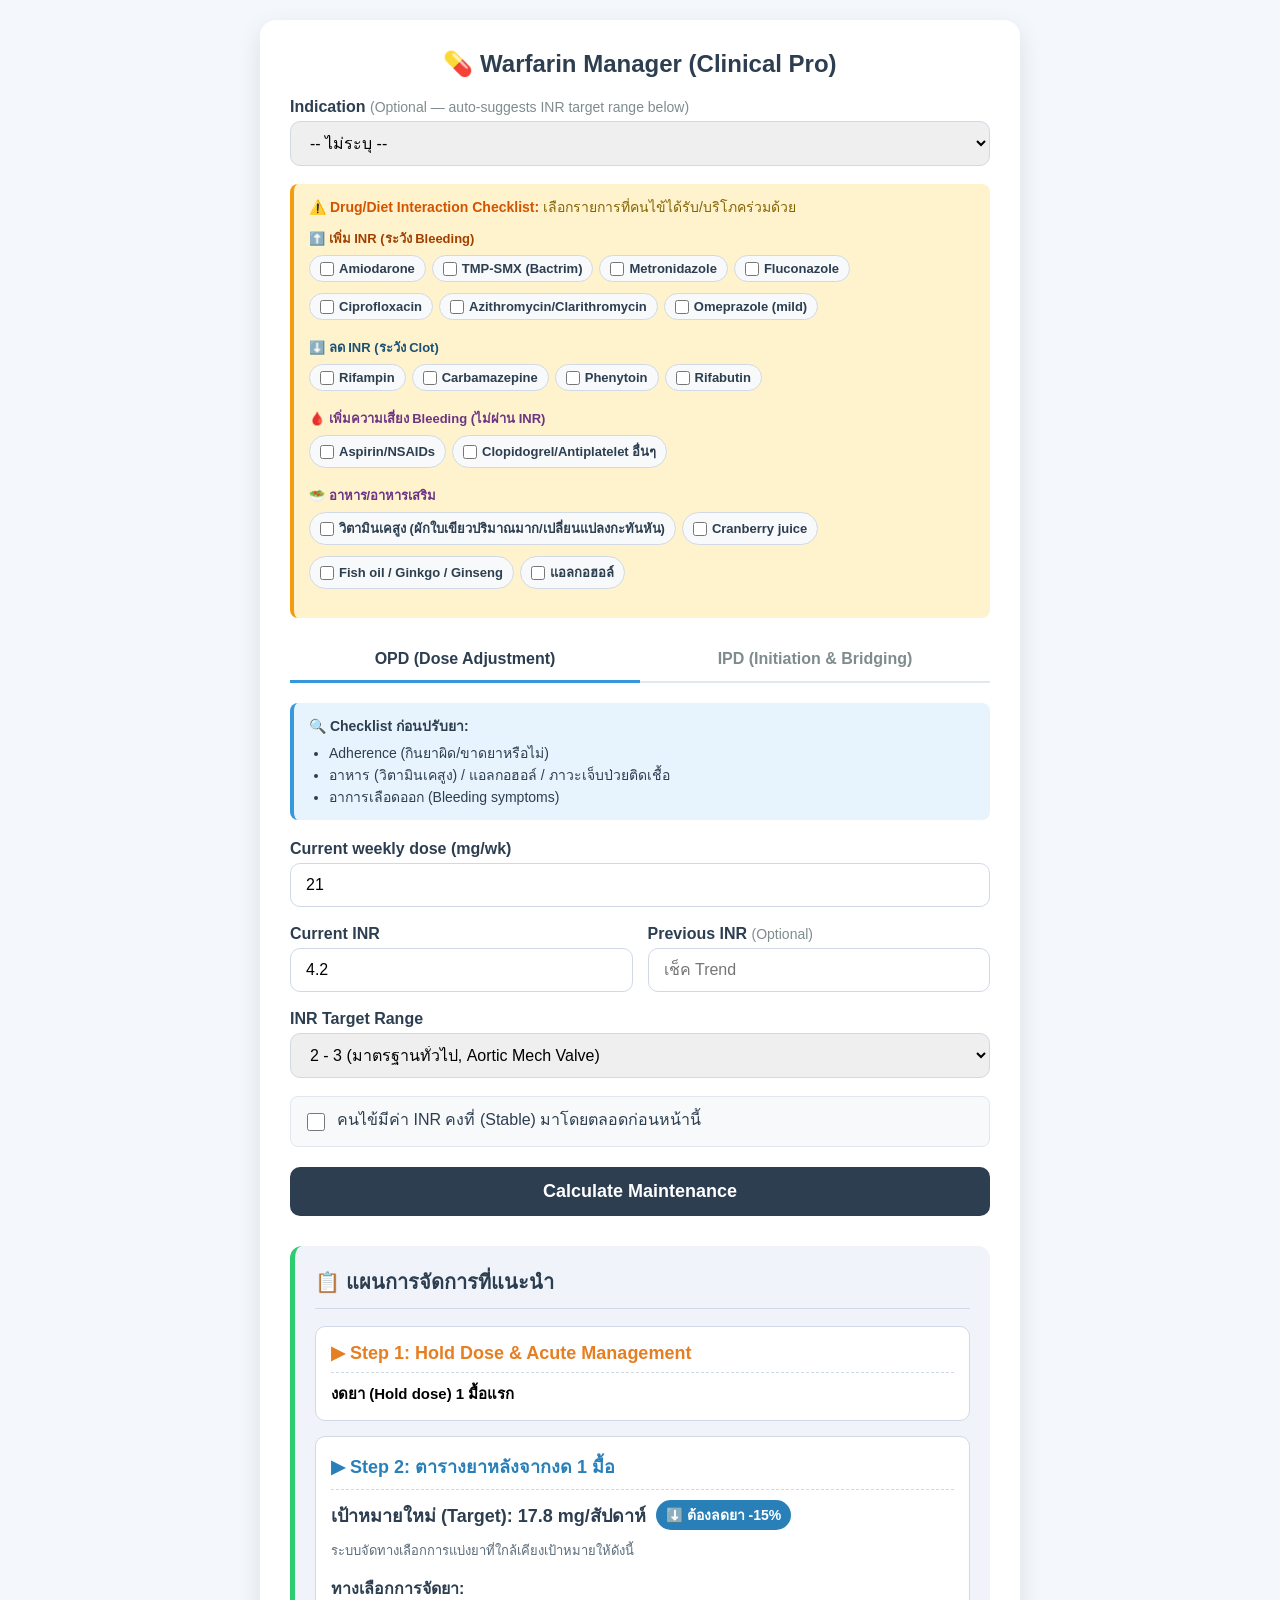
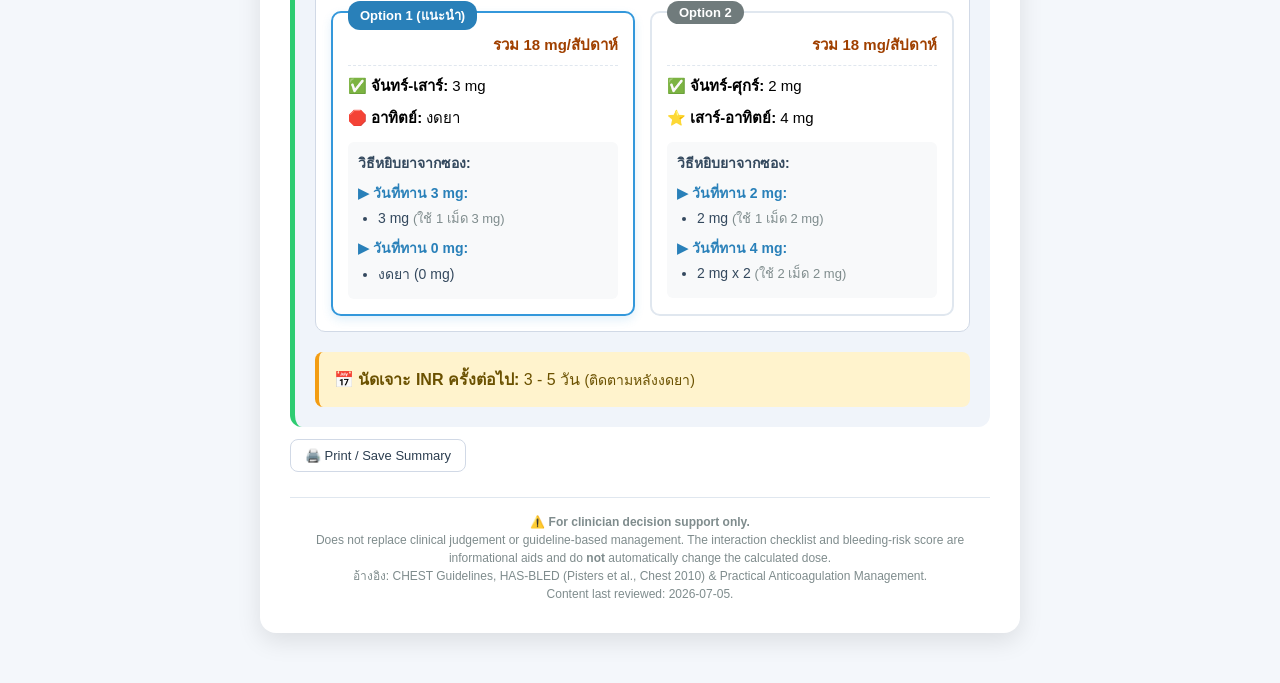
==== index.html @ 92368565 "Initial commit: Warfarin Manager clinical decision-support tool" ====
<!DOCTYPE html>
<html lang="th">
<head>
    <meta charset="UTF-8">
    <meta name="viewport" content="width=device-width, initial-scale=1.0">
    <title>Warfarin Manager (OPD/IPD)</title>
    <link rel="stylesheet" href="css/styles.css">
</head>
<body>
    <!--
        Version history (clinical governance / audit trail):
        v2.0 (2026-07-05) - Rebuilt from single-file version into modular structure.
                             Added: indication field (auto target-range suggestion), HAS-BLED
                             bleeding-risk calculator (replaces subjective Frail checkbox),
                             categorized interaction checklist, print stylesheet, accessibility
                             improvements, inline validation. Core OPD/IPD dosing math unchanged.
        v1.0              - Original single-file "Warfarin Manager (Clinical Pro)".
    -->
    <div class="container">
        <h1>💊 Warfarin Manager (Clinical Pro)</h1>

        <!-- Indication (shared across tabs) -->
        <div class="form-group">
            <label for="indicationSelect">Indication <span class="optional-label">(Optional — auto-suggests INR target range below)</span></label>
            <select id="indicationSelect">
                <option value="">-- ไม่ระบุ --</option>
                <option value="af">Atrial Fibrillation (non-valvular)</option>
                <option value="vte">VTE (DVT/PE)</option>
                <option value="valve_aortic">Mechanical Valve - Aortic</option>
                <option value="valve_mitral">Mechanical Valve - Mitral</option>
                <option value="aps">Antiphospholipid Syndrome (APS)</option>
            </select>
            <div id="indicationNote" class="calc-note" style="margin-top:6px;"></div>
        </div>

        <!-- Drug & Diet Interaction Checklist -->
        <div class="drug-alert">
            <strong>⚠️ Drug/Diet Interaction Checklist:</strong> เลือกรายการที่คนไข้ได้รับ/บริโภคร่วมด้วย
            <div id="interactionChecklist" style="margin-top:10px;"></div>
            <div id="interactionAdvisory" class="interaction-advisory"></div>
        </div>

        <!-- Tab Navigation -->
        <div class="tabs" role="tablist">
            <button class="tab-button active" role="tab" aria-selected="true" aria-controls="opdTab" tabindex="0" onclick="switchTab('opd')">OPD (Dose Adjustment)</button>
            <button class="tab-button" role="tab" aria-selected="false" aria-controls="ipdTab" tabindex="-1" onclick="switchTab('ipd')">IPD (Initiation &amp; Bridging)</button>
        </div>

        <!-- ========================================== -->
        <!-- TAB 1: OPD (Maintenance / Dose Adjustment) -->
        <!-- ========================================== -->
        <div id="opdTab" class="tab-content active" role="tabpanel">
            <div class="clinical-checklist">
                <strong>🔍 Checklist ก่อนปรับยา:</strong>
                <ul>
                    <li>Adherence (กินยาผิด/ขาดยาหรือไม่)</li>
                    <li>อาหาร (วิตามินเคสูง) / แอลกอฮอล์ / ภาวะเจ็บป่วยติดเชื้อ</li>
                    <li>อาการเลือดออก (Bleeding symptoms)</li>
                </ul>
            </div>

            <div class="form-group">
                <label for="currentDose">Current weekly dose (mg/wk)</label>
                <input type="number" id="currentDose" min="1" max="105" step="0.1" value="21" aria-describedby="currentDoseError">
                <span id="currentDoseError" class="field-error" role="alert"></span>
            </div>

            <div style="display: flex; gap: 15px;">
                <div class="form-group" style="flex: 1;">
                    <label for="currentINR">Current INR</label>
                    <input type="number" id="currentINR" min="0.5" max="20" step="0.1" value="4.2" aria-describedby="currentINRError">
                    <span id="currentINRError" class="field-error" role="alert"></span>
                </div>
                <div class="form-group" style="flex: 1;">
                    <label for="prevInrOpd">Previous INR <span class="optional-label">(Optional)</span></label>
                    <input type="number" id="prevInrOpd" min="0.5" max="20" step="0.1" placeholder="เช็ค Trend">
                </div>
            </div>

            <div class="form-group">
                <label for="targetRange">INR Target Range</label>
                <select id="targetRange">
                    <option value="2-3" selected>2 - 3 (มาตรฐานทั่วไป, Aortic Mech Valve)</option>
                    <option value="2.5-3.5">2.5 - 3.5 (Mitral Mech Valve, APS บางกรณี)</option>
                </select>
            </div>

            <div class="form-group checkbox-group">
                <input type="checkbox" id="wasStable">
                <label for="wasStable">คนไข้มีค่า INR คงที่ (Stable) มาโดยตลอดก่อนหน้านี้</label>
            </div>

            <button class="primary-btn" onclick="calculateOPD()">Calculate Maintenance</button>

            <div id="opdOutput" class="output" style="display: none;" aria-live="polite">
                <h2>📋 แผนการจัดการที่แนะนำ</h2>
                <div id="emergencyAlert" class="emergency-alert" style="display: none;"></div>
                <div id="trendAlert" class="trend-alert" style="display: none;"></div>
                <div id="stableAlert" class="stable-alert" style="display: none;"></div>

                <div id="holdStep" class="step-box" style="display: none;">
                    <div class="step-header">▶ Step 1: Hold Dose &amp; Acute Management</div>
                    <div id="holdInstructions" style="font-size: 15px; line-height: 1.5;"></div>
                </div>

                <div id="maintenanceStep" class="step-box">
                    <div id="maintenanceHeader" class="step-header maintenance">▶ Step 2: New Maintenance Regimen</div>
                    <div class="target-dose" id="weeklyDoseDisplay"></div>
                    <div class="calc-note" id="calcNoteDisplay"></div>

                    <div style="margin:15px 0 10px 0; font-weight:600; color:#2c3e50;" id="optionsTitle">ทางเลือกการจัดยา:</div>
                    <div id="regimenDisplay" class="options-grid"></div>
                </div>
                <div id="followupBox" class="followup-box"></div>
            </div>
        </div>

        <!-- ========================================== -->
        <!-- TAB 2: IPD (Warfarin Initiation & Bridging)-->
        <!-- ========================================== -->
        <div id="ipdTab" class="tab-content" role="tabpanel">
            <div class="clinical-checklist" style="background: #fdf2e9; border-left-color: #e67e22;">
                <strong>⚠️ Note on Early Hypercoagulability:</strong>
                <ul>
                    <li>Warfarin ในช่วงแรกจะลด Protein C/S ก่อน Factor II, IX, X</li>
                    <li><strong>อาจทำให้ลิ่มเลือดอุดตันเพิ่มขึ้นในระยะสั้น</strong> ต้องทำ LMWH Bridging ใน High-risk thrombosis</li>
                </ul>
            </div>

            <div class="collapsible">
                <button type="button" class="collapsible-toggle" aria-expanded="false" aria-controls="hasBledBody" onclick="toggleCollapsible(this)">
                    <span>📊 HAS-BLED Bleeding Risk Calculator</span>
                    <span class="collapsible-chevron">▾</span>
                </button>
                <div id="hasBledBody" class="collapsible-body">
                    <div id="hasBledChecklist"></div>
                    <div id="hasBledScoreDisplay" class="risk-score-display low">HAS-BLED score: 0</div>
                </div>
            </div>

            <div class="form-group checkbox-group">
                <input type="checkbox" id="ipdBridging">
                <label for="ipdBridging">
                    <strong>Need LMWH Bridging:</strong><br>
                    Acute VTE, Mechanical Valve, หรือ High-risk AF
                </label>
            </div>

            <div class="form-group">
                <label for="ipdTargetRange">INR Target Range (เป้าหมาย)</label>
                <select id="ipdTargetRange">
                    <option value="2-3" selected>2 - 3 (มาตรฐานทั่วไป, Aortic Mech Valve)</option>
                    <option value="2.5-3.5">2.5 - 3.5 (Mitral Mech Valve, APS)</option>
                </select>
            </div>

            <div class="form-group">
                <label for="ipdDay">Day of Therapy (วันที่รับยา Warfarin)</label>
                <select id="ipdDay">
                    <option value="1">Day 1 - 2 (เริ่มโหลด/ให้ยาเบื้องต้น)</option>
                    <option value="3">Day 3 (เริ่มประเมินผล)</option>
                    <option value="4">Day 4</option>
                    <option value="5">Day 5+</option>
                </select>
            </div>

            <div style="display: flex; gap: 15px;" id="ipdInrGroup">
                <div class="form-group" style="flex: 1;">
                    <label for="ipdINR">Today's INR</label>
                    <input type="number" id="ipdINR" min="0.5" max="20" step="0.1" value="1.2" aria-describedby="ipdINRError">
                    <span id="ipdINRError" class="field-error" role="alert"></span>
                </div>
                <div class="form-group" style="flex: 1;">
                    <label for="ipdPrevINR">Yesterday INR <span class="optional-label">(Optional)</span></label>
                    <input type="number" id="ipdPrevINR" min="0.5" max="20" step="0.1" placeholder="เช็ค Trend">
                </div>
            </div>

            <button class="primary-btn" onclick="calculateIPD()">Generate Protocol</button>

            <div id="ipdOutput" class="output" style="display: none;" aria-live="polite">
                <h2>🏥 IPD Initiation Protocol</h2>

                <div id="ipdTrendAlert" class="trend-alert" style="display:none;"></div>

                <div id="bridgingAlert" class="bridging-rule" style="display:none;">
                    <strong>💉 LMWH Bridging Golden Rule:</strong>
                    <ul>
                        <li><strong>Dose:</strong> Enoxaparin 1 mg/kg BID หรือ 1.5 mg/kg daily</li>
                        <li><strong>ห้ามหยุด LMWH</strong> จนกว่าจะเข้าเงื่อนไข <u>ทั้ง 2 ข้อ</u>:</li>
                        <li>1) ได้รับ LMWH <strong>ขั้นต่ำ 5 วัน</strong></li>
                        <li>2) ค่า INR ≥ Target <strong>อย่างน้อย 24 ชั่วโมง</strong></li>
                    </ul>
                </div>

                <div class="step-box">
                    <div class="step-header">▶ ขนาดยาที่แนะนำ (Today's Dose)</div>
                    <div id="ipdDoseText" class="dose-highlight"></div>
                    <div id="ipdDoseNote" style="font-size: 15px; color: #5a6b7a;"></div>
                </div>

                <div class="followup-box" style="margin-top: 15px; background: #eafaf1; border-color: #2ecc71; color: #27ae60;">
                    📅 <strong>Monitoring:</strong> INR should be checked daily during initiation until stable.
                </div>
            </div>
        </div>

        <button type="button" id="printBtn" class="print-btn">🖨️ Print / Save Summary</button>

        <div class="footer-note">
            ⚠️ <strong>For clinician decision support only.</strong><br>
            Does not replace clinical judgement or guideline-based management. The interaction checklist and bleeding-risk score are informational aids and do <strong>not</strong> automatically change the calculated dose.<br>
            อ้างอิง: CHEST Guidelines, HAS-BLED (Pisters et al., Chest 2010) &amp; Practical Anticoagulation Management.<br>
            Content last reviewed: 2026-07-05.
        </div>
    </div>

    <!-- Load order matters: shared logic modules first, then DOM-wiring modules, then app.js -->
    <script src="js/tabletOptimizer.js"></script>
    <script src="js/bleedingRisk.js"></script>
    <script src="js/interactions.js"></script>
    <script src="js/opd.js"></script>
    <script src="js/ipd.js"></script>
    <script src="js/ui.js"></script>
    <script src="js/app.js"></script>
</body>
</html>
---- css/styles.css ----
body {
    font-family: 'Segoe UI', Tahoma, Geneva, Verdana, sans-serif;
    background: #f4f7fb;
    margin: 0;
    padding: 20px;
    display: flex;
    justify-content: center;
    align-items: flex-start;
    min-height: 100vh;
}
.container {
    max-width: 700px;
    width: 100%;
    background: white;
    border-radius: 16px;
    box-shadow: 0 8px 25px rgba(0,0,0,0.1);
    padding: 30px;
    margin-bottom: 30px;
}
h1 { margin-top: 0; color: #2c3e50; font-size: 24px; text-align: center; margin-bottom: 20px;}

/* Interaction Alert */
.drug-alert {
    background: #fff3cd; border-left: 4px solid #f39c12; padding: 12px 15px;
    border-radius: 8px; margin-bottom: 20px; font-size: 14px; color: #856404;
}
.drug-alert strong { color: #d35400; }
.drug-alert ul { margin: 5px 0 0; padding-left: 20px; }
.drug-alert li { margin-bottom: 3px; }

/* Tabs Styling */
.tabs { display: flex; border-bottom: 2px solid #e0e7ef; margin-bottom: 20px; }
.tab-button {
    flex: 1; padding: 12px 15px; background: none; border: none;
    font-size: 16px; font-weight: bold; color: #7f8c8d; cursor: pointer;
    transition: all 0.3s; border-bottom: 3px solid transparent; margin-bottom: -2px;
}
.tab-button:hover { color: #3498db; }
.tab-button.active { color: #2c3e50; border-bottom-color: #3498db; }
.tab-content { display: none; }
.tab-content.active { display: block; animation: fadeIn 0.4s ease-in-out; }
@keyframes fadeIn { from { opacity: 0; transform: translateY(5px); } to { opacity: 1; transform: translateY(0); } }

/* General Forms */
.form-group { margin-bottom: 18px; }
label { display: block; font-weight: 600; color: #2c3e50; margin-bottom: 5px; }
input[type="number"], select {
    width: 100%; padding: 12px 15px; border: 1px solid #d1d9e6;
    border-radius: 10px; font-size: 16px; box-sizing: border-box; transition: border 0.2s;
}
input:focus, select:focus { border-color: #3498db; outline: none; box-shadow: 0 0 0 3px rgba(52,152,219,0.2); }
.optional-label { color: #7f8c8d; font-size: 14px; font-weight: normal; }

.checkbox-group {
    display: flex; align-items: flex-start; background: #f8f9fa;
    padding: 12px; border-radius: 8px; border: 1px solid #e0e7ef; margin-bottom: 10px;
}
.checkbox-group input { margin-right: 12px; margin-top: 4px; width: 18px; height: 18px; flex-shrink: 0;}
.checkbox-group label { margin-bottom: 0; font-weight: normal; cursor: pointer; line-height: 1.4; }

button.primary-btn {
    background: #2c3e50; color: white; border: none; padding: 14px 20px;
    font-size: 18px; font-weight: 600; border-radius: 10px; width: 100%;
    cursor: pointer; transition: background 0.2s; margin-top: 10px;
}
button.primary-btn:hover { background: #1a252f; }

/* Alerts & Outputs */
.output { margin-top: 30px; background: #f0f4fa; border-radius: 12px; padding: 20px; border-left: 5px solid #2ecc71; }
.output h2 { margin-top: 0; color: #2c3e50; font-size: 20px; border-bottom: 1px solid #d1d9e6; padding-bottom: 10px;}

.clinical-checklist { background: #e8f4fd; border-left: 4px solid #3498db; padding: 12px 15px; border-radius: 8px; margin-bottom: 20px; font-size: 14px; color: #2c3e50; }
.clinical-checklist ul { margin: 5px 0 0; padding-left: 20px; }

.step-box { background: white; border: 1px solid #d1d9e6; padding: 15px; border-radius: 10px; margin-bottom: 15px; }
.step-header { font-size: 18px; font-weight: bold; color: #e67e22; margin-bottom: 10px; border-bottom: 1px dashed #d1d9e6; padding-bottom: 8px;}
.step-header.maintenance { color: #2980b9; }

.target-dose { font-size: 18px; font-weight: bold; color: #2c3e50; display: flex; align-items: center; gap: 10px; flex-wrap: wrap; margin-bottom: 10px;}
.calc-note { font-size: 13px; color: #5a6b7a; }

.badge { padding: 4px 10px; border-radius: 20px; font-size: 14px; font-weight: bold; color: white; }
.badge.increase { background-color: #c0392b; }
.badge.decrease { background-color: #2980b9; }
.badge.neutral { background-color: #707b7c; }

.emergency-alert { background: #fff0f0; border: 2px solid #e74c3c; padding: 15px; border-radius: 8px; margin-bottom: 20px; color: #c0392b; animation: pulse 2s infinite; }
.emergency-alert h3 { margin: 0 0 10px 0; color: #c0392b; display: flex; align-items: center; gap: 8px;}
.emergency-alert ul { margin: 0; padding-left: 20px; font-size: 15px;}
@keyframes pulse { 0% { box-shadow: 0 0 0 0 rgba(231, 76, 60, 0.4); } 70% { box-shadow: 0 0 0 10px rgba(231, 76, 60, 0); } 100% { box-shadow: 0 0 0 0 rgba(231, 76, 60, 0); } }

.stable-alert { background: #eafaf1; border-left: 4px solid #2ecc71; padding: 15px; border-radius: 8px; margin-bottom: 20px; color: #1e8449; font-size: 15px; }
.trend-alert { background: #fdf2e9; border-left: 4px solid #e67e22; padding: 15px; border-radius: 8px; margin-bottom: 20px; color: #a04000; font-size: 14px; line-height: 1.5;}
.followup-box { background: #fff3cd; border-left: 4px solid #f39c12; padding: 15px; border-radius: 8px; margin-top: 20px; font-size: 16px; color: #6b5100; font-weight: 500; }

/* IPD Specific */
.bridging-rule { background: #fdf2e9; border-left: 4px solid #e67e22; padding: 15px; border-radius: 8px; margin-bottom: 15px; color: #a04000; font-weight: 500;}
.bridging-rule ul { margin: 5px 0 0; padding-left: 20px; font-weight: normal; font-size: 14px;}
.dose-highlight { font-size: 24px; font-weight: bold; color: #2980b9; margin: 10px 0; display: flex; align-items: center; gap: 10px;}

/* OPD Options Grid */
.options-grid { display: grid; grid-template-columns: 1fr; gap: 15px; }
@media (min-width: 600px) { .options-grid { grid-template-columns: 1fr 1fr; } }

.option-card { background: white; border: 2px solid #e0e7ef; border-radius: 10px; padding: 20px 15px 15px; position: relative; }
.option-card.primary { border-color: #3498db; box-shadow: 0 4px 10px rgba(52, 152, 219, 0.15); }
.option-badge { position: absolute; top: -12px; left: 15px; background: #2980b9; color: white; padding: 4px 12px; border-radius: 12px; font-size: 13px; font-weight: bold; }
.option-card:not(.primary) .option-badge { background: #707b7c; }
.option-total { text-align: right; color: #a04000; font-weight: bold; font-size: 15px; margin-bottom: 8px; padding-bottom: 8px; border-bottom: 1px dashed #e0e7ef; }

.regimen-detail p { margin: 8px 0; font-size: 15px; }
.tablet-hint { font-size: 14px; color: #34495e; margin-top: 12px; padding-top: 12px; background: #f8f9fa; border-radius: 6px; padding: 10px; }
.tablet-hint ul { margin: 5px 0 0 0; padding-left: 20px; }
.tablet-hint li { margin-bottom: 4px; }
.day-header { list-style-type: none; font-weight: bold; color: #2980b9; margin-left: -20px; margin-top: 8px; }

.footer-note { margin-top: 25px; font-size: 12px; color: #7f8c8d; text-align: center; line-height: 1.5; border-top: 1px solid #e0e7ef; padding-top: 15px;}

.print-btn {
    background: none; border: 1px solid #d1d9e6; color: #2c3e50; padding: 8px 14px;
    border-radius: 8px; font-size: 13px; cursor: pointer; margin-top: 12px;
}
.print-btn:hover { background: #f0f4fa; }

/* Field validation */
.field-error {
    color: #c0392b; font-size: 13px; margin-top: 6px; display: none;
}
.field-error.visible { display: block; }
input.invalid, select.invalid { border-color: #c0392b; box-shadow: 0 0 0 3px rgba(192,57,43,0.15); }

/* Collapsible section (bleeding risk calculator) */
.collapsible { border: 1px solid #e0e7ef; border-radius: 10px; margin-bottom: 15px; overflow: hidden; }
.collapsible-toggle {
    width: 100%; text-align: left; background: #f8f9fa; border: none; padding: 12px 15px;
    font-weight: 600; color: #2c3e50; cursor: pointer; display: flex; justify-content: space-between; align-items: center;
    font-size: 15px;
}
.collapsible-toggle:hover { background: #eef2f7; }
.collapsible-body { padding: 12px 15px; display: none; }
.collapsible-body.open { display: block; }
.collapsible-chevron { transition: transform 0.2s; }
.collapsible-toggle[aria-expanded="true"] .collapsible-chevron { transform: rotate(180deg); }

.risk-score-display { font-weight: bold; margin-top: 10px; padding: 10px; border-radius: 8px; background: #f0f4fa; }
.risk-score-display.high { background: #fff0f0; color: #c0392b; }
.risk-score-display.low { background: #eafaf1; color: #1e8449; }

/* Interaction checklist categories */
.interaction-category { margin-bottom: 12px; }
.interaction-category-title { font-weight: 600; font-size: 13px; margin-bottom: 6px; }
.interaction-category-title.up { color: #a04000; }
.interaction-category-title.down { color: #1a5276; }
.interaction-category-title.other { color: #6c3483; }
.interaction-chip-row { display: flex; flex-wrap: wrap; gap: 6px; }
.interaction-chip {
    display: inline-flex; align-items: center; gap: 5px; background: #f8f9fa; border: 1px solid #d1d9e6;
    border-radius: 20px; padding: 5px 10px; font-size: 13px; cursor: pointer; user-select: none;
}
.interaction-chip input { margin: 0; width: 14px; height: 14px; }
.interaction-chip.checked { background: #eaf2fb; border-color: #3498db; }
.interaction-advisory { display: none; margin-top: 12px; }
.interaction-advisory.visible { display: block; }

@media print {
    body { background: white; padding: 0; }
    .container { box-shadow: none; padding: 0; max-width: 100%; }
    .tabs, button.primary-btn, .collapsible-toggle, .interaction-chip input, .print-btn { display: none !important; }
    .collapsible-body { display: block !important; }
    .form-group input, .form-group select { border: none; padding: 2px 0; background: none; }
    .option-card { break-inside: avoid; }
    .step-box { break-inside: avoid; }
}
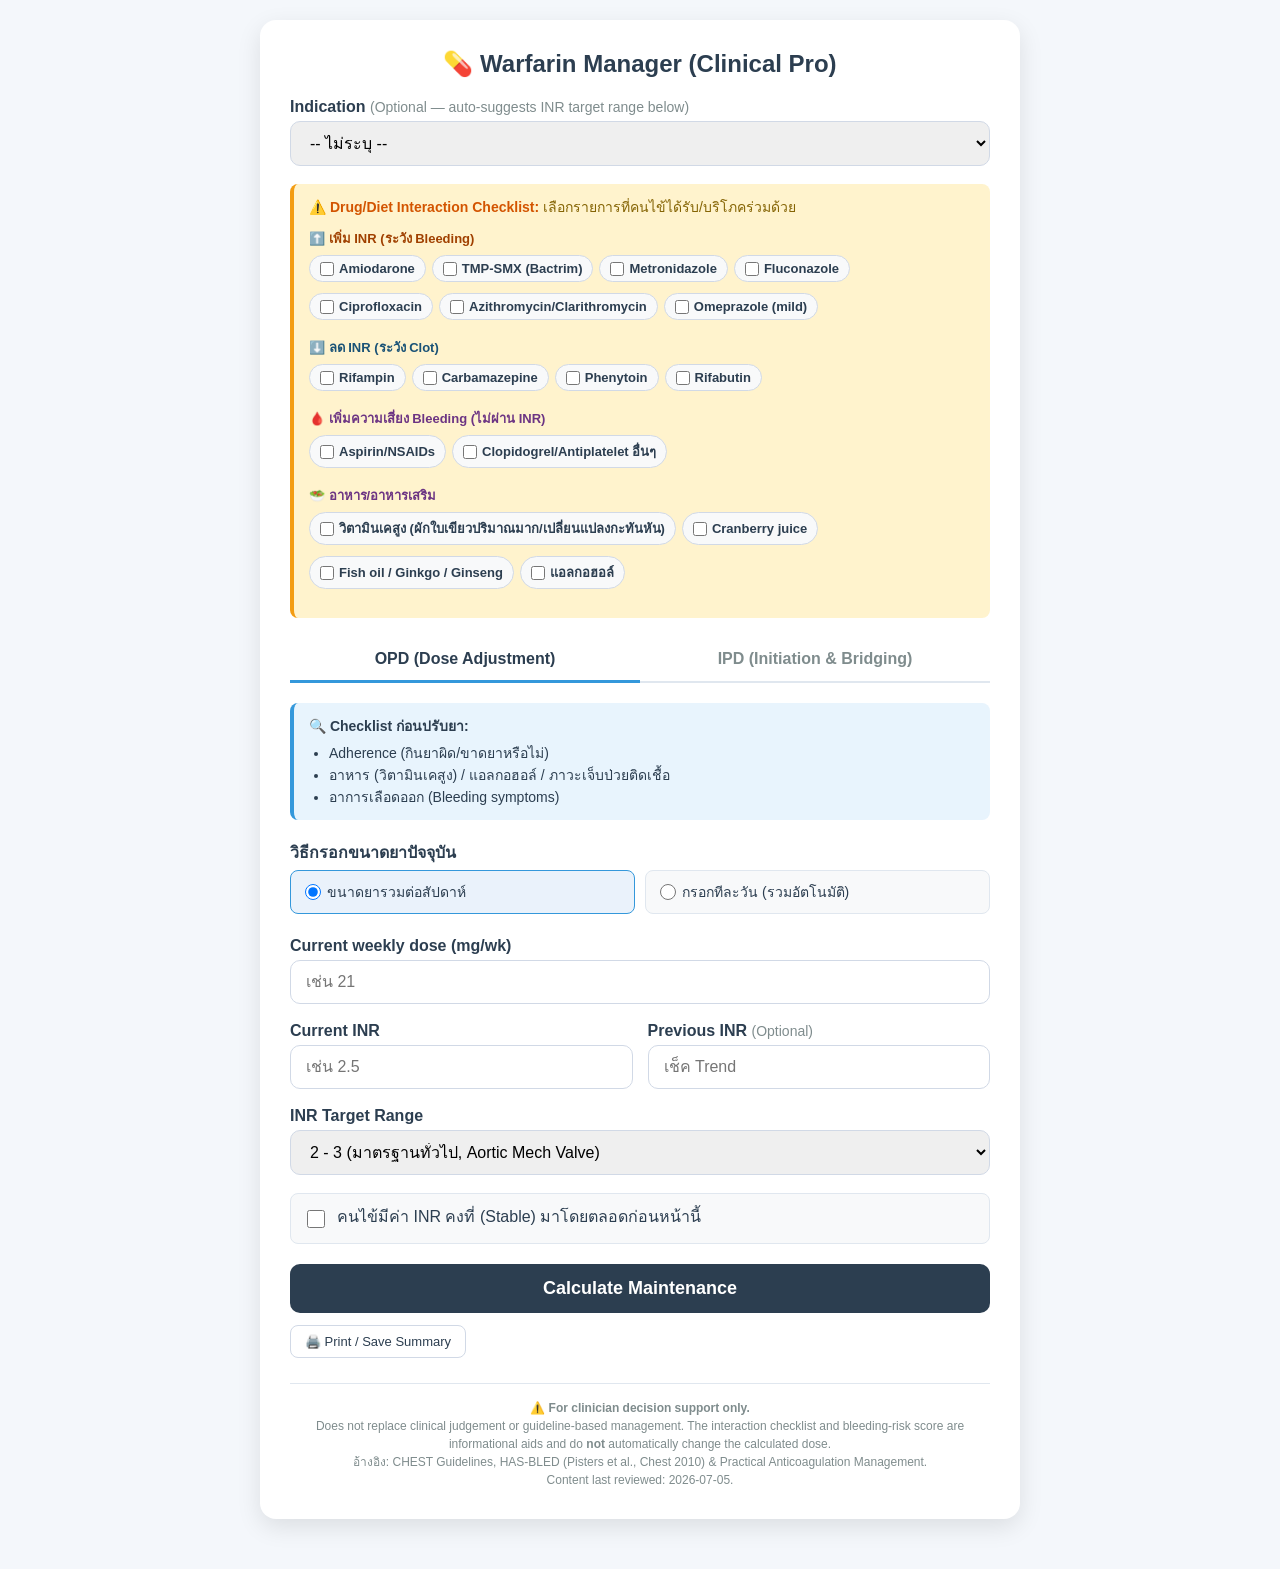
==== commit 4e55bea2: "Remove preset dose/INR values, add day-by-day dose entry mode Clinicians now enter their own values " ====
--- a/index.html
+++ b/index.html
@@ -60,15 +60,35 @@
             </div>
 
             <div class="form-group">
+                <label>วิธีกรอกขนาดยาปัจจุบัน</label>
+                <div class="dose-mode-toggle" role="radiogroup" aria-label="วิธีกรอกขนาดยาปัจจุบัน">
+                    <label class="dose-mode-option">
+                        <input type="radio" name="doseInputMode" value="total" id="doseModeTotal" checked>
+                        ขนาดยารวมต่อสัปดาห์
+                    </label>
+                    <label class="dose-mode-option">
+                        <input type="radio" name="doseInputMode" value="byday" id="doseModeByDay">
+                        กรอกทีละวัน (รวมอัตโนมัติ)
+                    </label>
+                </div>
+            </div>
+
+            <div class="form-group" id="totalDoseGroup">
                 <label for="currentDose">Current weekly dose (mg/wk)</label>
-                <input type="number" id="currentDose" min="1" max="105" step="0.1" value="21" aria-describedby="currentDoseError">
+                <input type="number" id="currentDose" min="1" max="105" step="0.1" placeholder="เช่น 21" aria-describedby="currentDoseError">
                 <span id="currentDoseError" class="field-error" role="alert"></span>
             </div>
 
+            <div class="form-group" id="dailyDoseGroup" style="display: none;">
+                <div id="dailyDoseTable"></div>
+                <div class="daily-dose-total">รวมต่อสัปดาห์: <strong id="dailyDoseTotalDisplay">0</strong> mg/สัปดาห์</div>
+                <span id="dailyDoseError" class="field-error" role="alert"></span>
+            </div>
+
             <div style="display: flex; gap: 15px;">
                 <div class="form-group" style="flex: 1;">
                     <label for="currentINR">Current INR</label>
-                    <input type="number" id="currentINR" min="0.5" max="20" step="0.1" value="4.2" aria-describedby="currentINRError">
+                    <input type="number" id="currentINR" min="0.5" max="20" step="0.1" placeholder="เช่น 2.5" aria-describedby="currentINRError">
                     <span id="currentINRError" class="field-error" role="alert"></span>
                 </div>
                 <div class="form-group" style="flex: 1;">
--- a/css/styles.css
+++ b/css/styles.css
@@ -122,6 +122,28 @@
 }
 .print-btn:hover { background: #f0f4fa; }
 
+/* Dose input mode toggle */
+.dose-mode-toggle { display: flex; gap: 10px; flex-wrap: wrap; }
+.dose-mode-option {
+    display: flex; align-items: center; gap: 6px; background: #f8f9fa; border: 1px solid #e0e7ef;
+    border-radius: 8px; padding: 10px 14px; font-weight: normal; cursor: pointer; font-size: 14px; flex: 1;
+}
+.dose-mode-option input { margin: 0; width: 16px; height: 16px; }
+.dose-mode-option:has(input:checked) { border-color: #3498db; background: #eaf2fb; }
+
+/* Daily dose entry table */
+.daily-dose-row {
+    display: grid; grid-template-columns: 90px 1fr 90px 90px; gap: 10px; align-items: center;
+    padding: 8px 0; border-bottom: 1px solid #f0f4fa;
+}
+.daily-dose-row:last-child { border-bottom: none; }
+.daily-dose-row .day-label { font-weight: 600; color: #2c3e50; font-size: 14px; }
+.daily-dose-row select, .daily-dose-row input {
+    padding: 8px 10px; border: 1px solid #d1d9e6; border-radius: 8px; font-size: 14px; box-sizing: border-box;
+}
+.daily-dose-row .daily-computed { font-size: 13px; color: #5a6b7a; text-align: right; }
+.daily-dose-total { margin-top: 12px; font-weight: bold; color: #2c3e50; text-align: right; font-size: 15px; }
+
 /* Field validation */
 .field-error {
     color: #c0392b; font-size: 13px; margin-top: 6px; display: none;
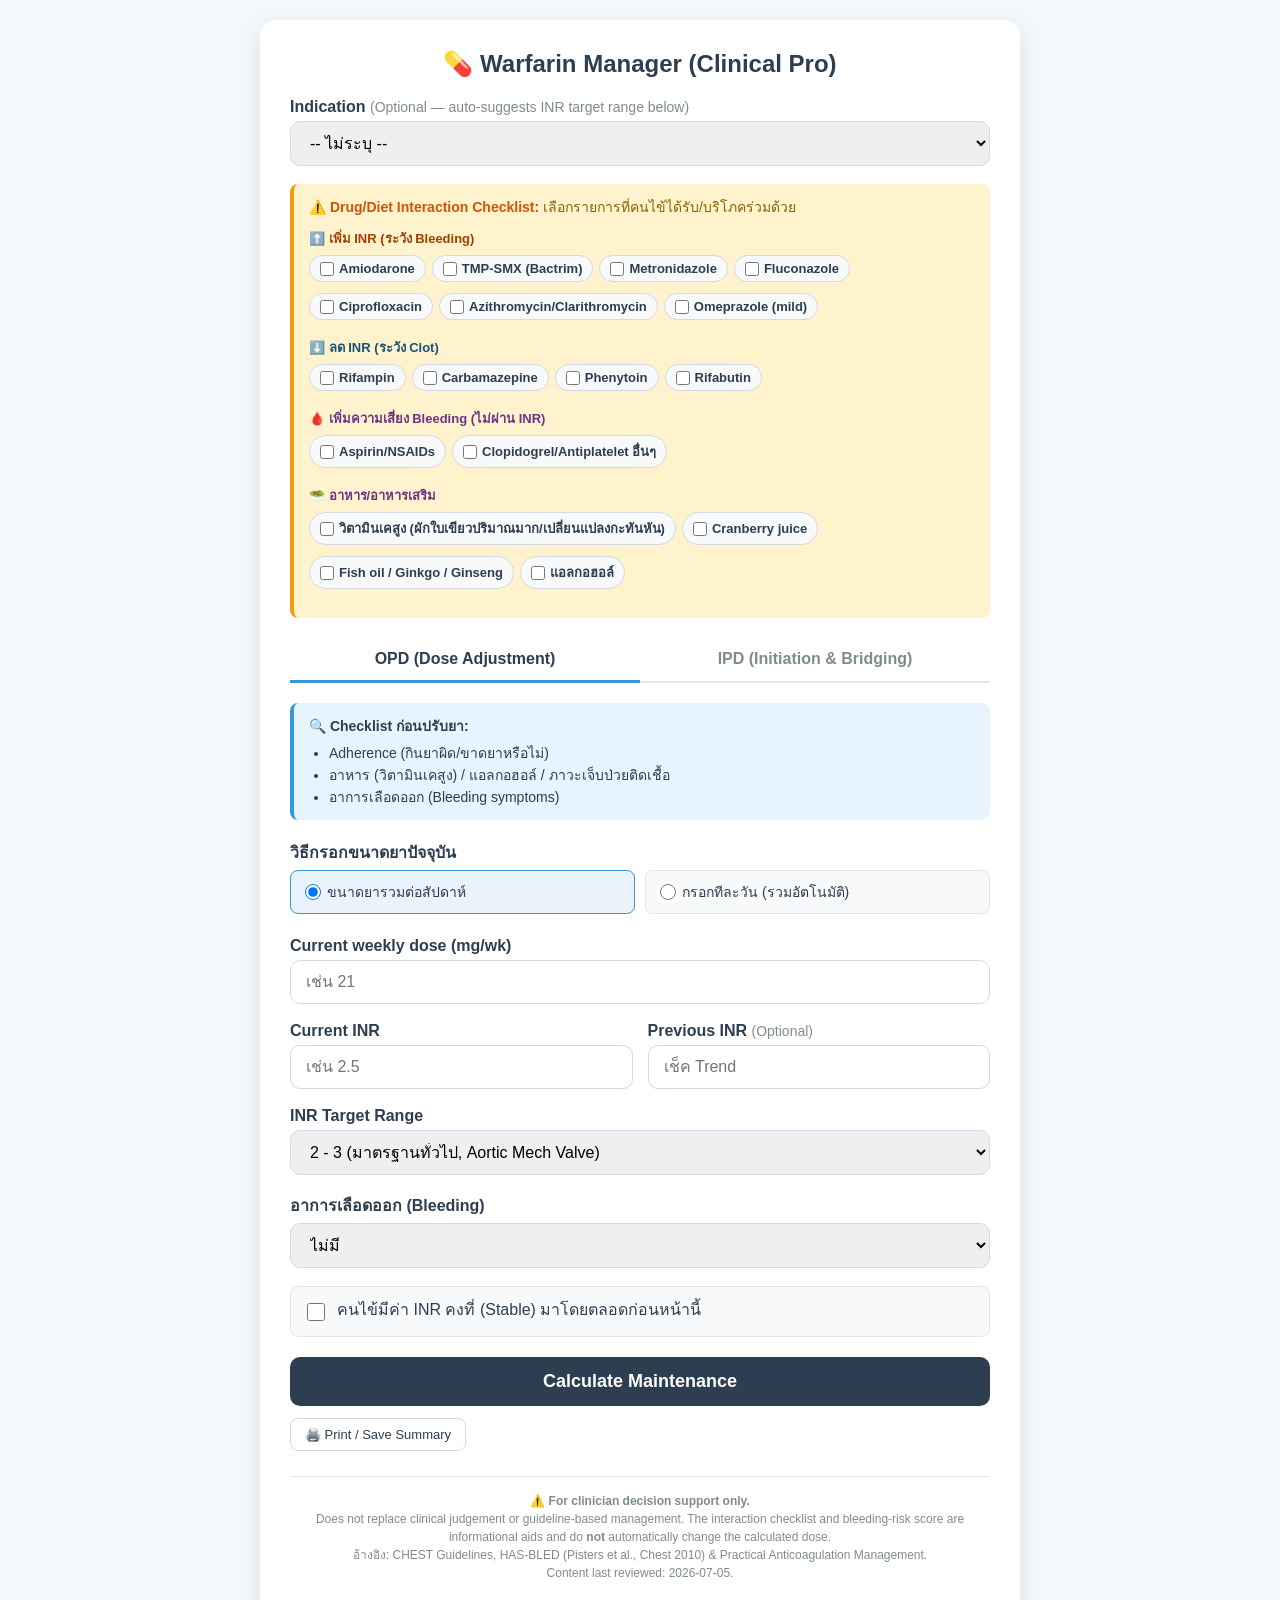
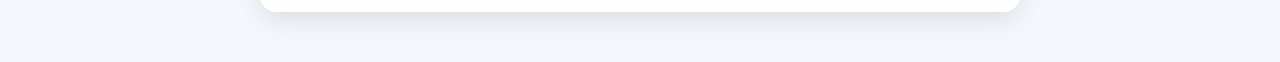
==== commit 3b8aec10: "Dosing-logic review (v2.1): safer plan search, trend, CHEST rules, new alerts OPD dose math - Trend " ====
--- a/index.html
+++ b/index.html
@@ -9,6 +9,10 @@
 <body>
     <!--
         Version history (clinical governance / audit trail):
+        v2.1 (2026-11-17) - Dosing-logic review: trend correction only out of range, plan direction/
+                             tolerance guarantees, adjust-current-regimen option, CHEST 0.5 minor-
+                             deviation rule, OPD bleeding field, valve bridging + renal LMWH notes,
+                             IPD warfarin-sensitivity factors. See README "Clinical scope note".
         v2.0 (2026-07-05) - Rebuilt from single-file version into modular structure.
                              Added: indication field (auto target-range suggestion), HAS-BLED
                              bleeding-risk calculator (replaces subjective Frail checkbox),
@@ -105,6 +109,15 @@
                 </select>
             </div>
 
+            <div class="form-group">
+                <label for="bleedingStatus">อาการเลือดออก (Bleeding)</label>
+                <select id="bleedingStatus">
+                    <option value="none" selected>ไม่มี</option>
+                    <option value="minor">มีเลือดออกเล็กน้อย (Minor: จ้ำเลือด, เลือดออกตามไรฟัน, เลือดกำเดาหยุดเองได้)</option>
+                    <option value="major">มีเลือดออกรุนแรง (Major: GI bleed, ICH, Hb ลด ≥ 2 g/dL, ต้องให้เลือด)</option>
+                </select>
+            </div>
+
             <div class="form-group checkbox-group">
                 <input type="checkbox" id="wasStable">
                 <label for="wasStable">คนไข้มีค่า INR คงที่ (Stable) มาโดยตลอดก่อนหน้านี้</label>
@@ -116,6 +129,8 @@
                 <h2>📋 แผนการจัดการที่แนะนำ</h2>
                 <div id="emergencyAlert" class="emergency-alert" style="display: none;"></div>
                 <div id="trendAlert" class="trend-alert" style="display: none;"></div>
+                <div id="bleedAlert" class="trend-alert" style="display: none;"></div>
+                <div id="valveAlert" class="trend-alert" style="display: none;"></div>
                 <div id="stableAlert" class="stable-alert" style="display: none;"></div>
 
                 <div id="holdStep" class="step-box" style="display: none;">
@@ -158,6 +173,12 @@
                 </div>
             </div>
 
+            <div class="form-group">
+                <label>ปัจจัยที่ไวต่อ Warfarin <span class="optional-label">(ข้อใดข้อหนึ่ง → เริ่มยาขนาดต่ำ 2.5 mg)</span></label>
+                <div id="sensitivityChecklist"></div>
+                <div id="startDoseDisplay" class="risk-score-display low"></div>
+            </div>
+
             <div class="form-group checkbox-group">
                 <input type="checkbox" id="ipdBridging">
                 <label for="ipdBridging">
@@ -187,7 +208,7 @@
             <div style="display: flex; gap: 15px;" id="ipdInrGroup">
                 <div class="form-group" style="flex: 1;">
                     <label for="ipdINR">Today's INR</label>
-                    <input type="number" id="ipdINR" min="0.5" max="20" step="0.1" value="1.2" aria-describedby="ipdINRError">
+                    <input type="number" id="ipdINR" min="0.5" max="20" step="0.1" placeholder="เช่น 1.8" aria-describedby="ipdINRError">
                     <span id="ipdINRError" class="field-error" role="alert"></span>
                 </div>
                 <div class="form-group" style="flex: 1;">
@@ -207,6 +228,7 @@
                     <strong>💉 LMWH Bridging Golden Rule:</strong>
                     <ul>
                         <li><strong>Dose:</strong> Enoxaparin 1 mg/kg BID หรือ 1.5 mg/kg daily</li>
+                        <li><strong>CrCl &lt; 30 mL/min:</strong> ลดเป็น Enoxaparin 1 mg/kg วันละครั้ง (หรือพิจารณา UFH)</li>
                         <li><strong>ห้ามหยุด LMWH</strong> จนกว่าจะเข้าเงื่อนไข <u>ทั้ง 2 ข้อ</u>:</li>
                         <li>1) ได้รับ LMWH <strong>ขั้นต่ำ 5 วัน</strong></li>
                         <li>2) ค่า INR ≥ Target <strong>อย่างน้อย 24 ชั่วโมง</strong></li>
--- a/css/styles.css
+++ b/css/styles.css
@@ -1,3 +1,15 @@
+:root {
+    /* Brand palette — override these custom properties in a hospital-specific
+       stylesheet loaded after this file to re-skin the app without touching
+       the shared layout/logic. Defaults match the original generic look. */
+    --brand-ink: #2c3e50;
+    --brand-ink-dark: #1a252f;
+    --brand-accent: #3498db;
+    --brand-accent-dark: #2980b9;
+    --brand-accent-focus-ring: rgba(52,152,219,0.2);
+    --brand-accent-shadow: rgba(52,152,219,0.15);
+}
+
 body {
     font-family: 'Segoe UI', Tahoma, Geneva, Verdana, sans-serif;
     background: #f4f7fb;
@@ -17,7 +29,7 @@
     padding: 30px;
     margin-bottom: 30px;
 }
-h1 { margin-top: 0; color: #2c3e50; font-size: 24px; text-align: center; margin-bottom: 20px;}
+h1 { margin-top: 0; color: var(--brand-ink); font-size: 24px; text-align: center; margin-bottom: 20px;}
 
 /* Interaction Alert */
 .drug-alert {
@@ -35,20 +47,20 @@
     font-size: 16px; font-weight: bold; color: #7f8c8d; cursor: pointer;
     transition: all 0.3s; border-bottom: 3px solid transparent; margin-bottom: -2px;
 }
-.tab-button:hover { color: #3498db; }
-.tab-button.active { color: #2c3e50; border-bottom-color: #3498db; }
+.tab-button:hover { color: var(--brand-accent); }
+.tab-button.active { color: var(--brand-ink); border-bottom-color: var(--brand-accent); }
 .tab-content { display: none; }
 .tab-content.active { display: block; animation: fadeIn 0.4s ease-in-out; }
 @keyframes fadeIn { from { opacity: 0; transform: translateY(5px); } to { opacity: 1; transform: translateY(0); } }
 
 /* General Forms */
 .form-group { margin-bottom: 18px; }
-label { display: block; font-weight: 600; color: #2c3e50; margin-bottom: 5px; }
+label { display: block; font-weight: 600; color: var(--brand-ink); margin-bottom: 5px; }
 input[type="number"], select {
     width: 100%; padding: 12px 15px; border: 1px solid #d1d9e6;
     border-radius: 10px; font-size: 16px; box-sizing: border-box; transition: border 0.2s;
 }
-input:focus, select:focus { border-color: #3498db; outline: none; box-shadow: 0 0 0 3px rgba(52,152,219,0.2); }
+input:focus, select:focus { border-color: var(--brand-accent); outline: none; box-shadow: 0 0 0 3px var(--brand-accent-focus-ring); }
 .optional-label { color: #7f8c8d; font-size: 14px; font-weight: normal; }
 
 .checkbox-group {
@@ -59,29 +71,29 @@
 .checkbox-group label { margin-bottom: 0; font-weight: normal; cursor: pointer; line-height: 1.4; }
 
 button.primary-btn {
-    background: #2c3e50; color: white; border: none; padding: 14px 20px;
+    background: var(--brand-ink); color: white; border: none; padding: 14px 20px;
     font-size: 18px; font-weight: 600; border-radius: 10px; width: 100%;
     cursor: pointer; transition: background 0.2s; margin-top: 10px;
 }
-button.primary-btn:hover { background: #1a252f; }
+button.primary-btn:hover { background: var(--brand-ink-dark); }
 
 /* Alerts & Outputs */
 .output { margin-top: 30px; background: #f0f4fa; border-radius: 12px; padding: 20px; border-left: 5px solid #2ecc71; }
-.output h2 { margin-top: 0; color: #2c3e50; font-size: 20px; border-bottom: 1px solid #d1d9e6; padding-bottom: 10px;}
-
-.clinical-checklist { background: #e8f4fd; border-left: 4px solid #3498db; padding: 12px 15px; border-radius: 8px; margin-bottom: 20px; font-size: 14px; color: #2c3e50; }
+.output h2 { margin-top: 0; color: var(--brand-ink); font-size: 20px; border-bottom: 1px solid #d1d9e6; padding-bottom: 10px;}
+
+.clinical-checklist { background: #e8f4fd; border-left: 4px solid var(--brand-accent); padding: 12px 15px; border-radius: 8px; margin-bottom: 20px; font-size: 14px; color: var(--brand-ink); }
 .clinical-checklist ul { margin: 5px 0 0; padding-left: 20px; }
 
 .step-box { background: white; border: 1px solid #d1d9e6; padding: 15px; border-radius: 10px; margin-bottom: 15px; }
 .step-header { font-size: 18px; font-weight: bold; color: #e67e22; margin-bottom: 10px; border-bottom: 1px dashed #d1d9e6; padding-bottom: 8px;}
-.step-header.maintenance { color: #2980b9; }
-
-.target-dose { font-size: 18px; font-weight: bold; color: #2c3e50; display: flex; align-items: center; gap: 10px; flex-wrap: wrap; margin-bottom: 10px;}
+.step-header.maintenance { color: var(--brand-accent-dark); }
+
+.target-dose { font-size: 18px; font-weight: bold; color: var(--brand-ink); display: flex; align-items: center; gap: 10px; flex-wrap: wrap; margin-bottom: 10px;}
 .calc-note { font-size: 13px; color: #5a6b7a; }
 
 .badge { padding: 4px 10px; border-radius: 20px; font-size: 14px; font-weight: bold; color: white; }
 .badge.increase { background-color: #c0392b; }
-.badge.decrease { background-color: #2980b9; }
+.badge.decrease { background-color: var(--brand-accent-dark); }
 .badge.neutral { background-color: #707b7c; }
 
 .emergency-alert { background: #fff0f0; border: 2px solid #e74c3c; padding: 15px; border-radius: 8px; margin-bottom: 20px; color: #c0392b; animation: pulse 2s infinite; }
@@ -96,15 +108,15 @@
 /* IPD Specific */
 .bridging-rule { background: #fdf2e9; border-left: 4px solid #e67e22; padding: 15px; border-radius: 8px; margin-bottom: 15px; color: #a04000; font-weight: 500;}
 .bridging-rule ul { margin: 5px 0 0; padding-left: 20px; font-weight: normal; font-size: 14px;}
-.dose-highlight { font-size: 24px; font-weight: bold; color: #2980b9; margin: 10px 0; display: flex; align-items: center; gap: 10px;}
+.dose-highlight { font-size: 24px; font-weight: bold; color: var(--brand-accent-dark); margin: 10px 0; display: flex; align-items: center; gap: 10px;}
 
 /* OPD Options Grid */
 .options-grid { display: grid; grid-template-columns: 1fr; gap: 15px; }
 @media (min-width: 600px) { .options-grid { grid-template-columns: 1fr 1fr; } }
 
 .option-card { background: white; border: 2px solid #e0e7ef; border-radius: 10px; padding: 20px 15px 15px; position: relative; }
-.option-card.primary { border-color: #3498db; box-shadow: 0 4px 10px rgba(52, 152, 219, 0.15); }
-.option-badge { position: absolute; top: -12px; left: 15px; background: #2980b9; color: white; padding: 4px 12px; border-radius: 12px; font-size: 13px; font-weight: bold; }
+.option-card.primary { border-color: var(--brand-accent); box-shadow: 0 4px 10px var(--brand-accent-shadow); }
+.option-badge { position: absolute; top: -12px; left: 15px; background: var(--brand-accent-dark); color: white; padding: 4px 12px; border-radius: 12px; font-size: 13px; font-weight: bold; }
 .option-card:not(.primary) .option-badge { background: #707b7c; }
 .option-total { text-align: right; color: #a04000; font-weight: bold; font-size: 15px; margin-bottom: 8px; padding-bottom: 8px; border-bottom: 1px dashed #e0e7ef; }
 
@@ -112,12 +124,12 @@
 .tablet-hint { font-size: 14px; color: #34495e; margin-top: 12px; padding-top: 12px; background: #f8f9fa; border-radius: 6px; padding: 10px; }
 .tablet-hint ul { margin: 5px 0 0 0; padding-left: 20px; }
 .tablet-hint li { margin-bottom: 4px; }
-.day-header { list-style-type: none; font-weight: bold; color: #2980b9; margin-left: -20px; margin-top: 8px; }
+.day-header { list-style-type: none; font-weight: bold; color: var(--brand-accent-dark); margin-left: -20px; margin-top: 8px; }
 
 .footer-note { margin-top: 25px; font-size: 12px; color: #7f8c8d; text-align: center; line-height: 1.5; border-top: 1px solid #e0e7ef; padding-top: 15px;}
 
 .print-btn {
-    background: none; border: 1px solid #d1d9e6; color: #2c3e50; padding: 8px 14px;
+    background: none; border: 1px solid #d1d9e6; color: var(--brand-ink); padding: 8px 14px;
     border-radius: 8px; font-size: 13px; cursor: pointer; margin-top: 12px;
 }
 .print-btn:hover { background: #f0f4fa; }
@@ -155,7 +167,7 @@
 .collapsible { border: 1px solid #e0e7ef; border-radius: 10px; margin-bottom: 15px; overflow: hidden; }
 .collapsible-toggle {
     width: 100%; text-align: left; background: #f8f9fa; border: none; padding: 12px 15px;
-    font-weight: 600; color: #2c3e50; cursor: pointer; display: flex; justify-content: space-between; align-items: center;
+    font-weight: 600; color: var(--brand-ink); cursor: pointer; display: flex; justify-content: space-between; align-items: center;
     font-size: 15px;
 }
 .collapsible-toggle:hover { background: #eef2f7; }
@@ -180,7 +192,7 @@
     border-radius: 20px; padding: 5px 10px; font-size: 13px; cursor: pointer; user-select: none;
 }
 .interaction-chip input { margin: 0; width: 14px; height: 14px; }
-.interaction-chip.checked { background: #eaf2fb; border-color: #3498db; }
+.interaction-chip.checked { background: #eaf2fb; border-color: var(--brand-accent); }
 .interaction-advisory { display: none; margin-top: 12px; }
 .interaction-advisory.visible { display: block; }
 
@@ -193,3 +205,7 @@
     .option-card { break-inside: avoid; }
     .step-box { break-inside: avoid; }
 }
+
+/* Per-option % change and changed-day highlighting (adjust-current-regimen option) */
+.option-pct { font-size: 13px; font-weight: normal; color: #5a6b7a; }
+.regimen-detail p.day-changed { font-weight: 600; color: var(--brand-accent-dark); }
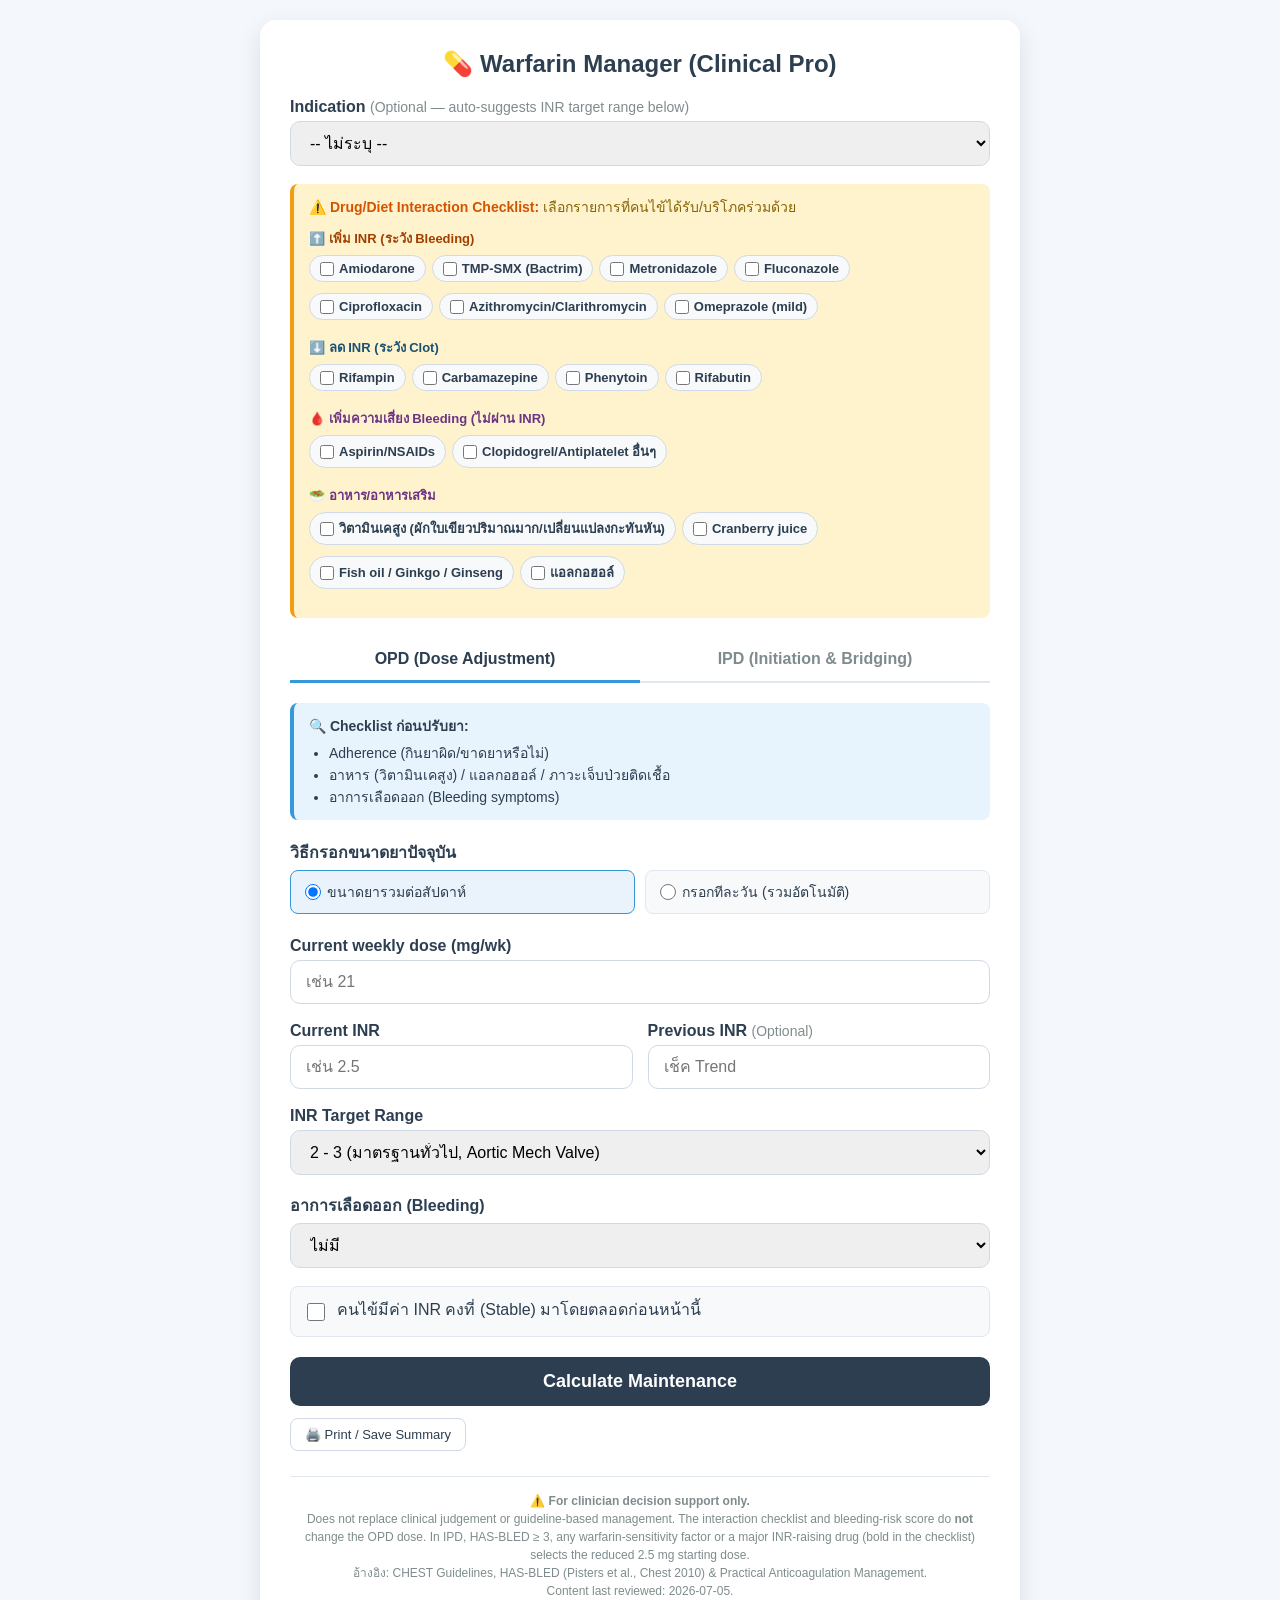
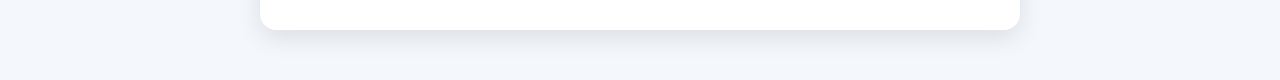
==== commit 185c9487: "Fix post-v2.1 review gaps: low-dose direction, major-only IPD trigger, stale text - OPD: at very low" ====
--- a/index.html
+++ b/index.html
@@ -174,7 +174,7 @@
             </div>
 
             <div class="form-group">
-                <label>ปัจจัยที่ไวต่อ Warfarin <span class="optional-label">(ข้อใดข้อหนึ่ง → เริ่มยาขนาดต่ำ 2.5 mg)</span></label>
+                <label>ปัจจัยที่ไวต่อ Warfarin <span class="optional-label">(ข้อใดข้อหนึ่ง → เริ่มยาขนาดต่ำ 2.5 mg; ยาที่ตีกันรุนแรง (ตัวหนา) ใน Interaction Checklist และ HAS-BLED ≥ 3 ก็นับด้วย)</span></label>
                 <div id="sensitivityChecklist"></div>
                 <div id="startDoseDisplay" class="risk-score-display low"></div>
             </div>
@@ -251,7 +251,7 @@
 
         <div class="footer-note">
             ⚠️ <strong>For clinician decision support only.</strong><br>
-            Does not replace clinical judgement or guideline-based management. The interaction checklist and bleeding-risk score are informational aids and do <strong>not</strong> automatically change the calculated dose.<br>
+            Does not replace clinical judgement or guideline-based management. The interaction checklist and bleeding-risk score do <strong>not</strong> change the OPD dose. In IPD, HAS-BLED ≥ 3, any warfarin-sensitivity factor or a major INR-raising drug (bold in the checklist) selects the reduced 2.5 mg starting dose.<br>
             อ้างอิง: CHEST Guidelines, HAS-BLED (Pisters et al., Chest 2010) &amp; Practical Anticoagulation Management.<br>
             Content last reviewed: 2026-07-05.
         </div>
--- a/css/styles.css
+++ b/css/styles.css
@@ -209,3 +209,6 @@
 /* Per-option % change and changed-day highlighting (adjust-current-regimen option) */
 .option-pct { font-size: 13px; font-weight: normal; color: #5a6b7a; }
 .regimen-detail p.day-changed { font-weight: 600; color: var(--brand-accent-dark); }
+
+/* Major interactions (also lower the IPD starting dose) */
+.interaction-chip.major span { font-weight: 700; }
